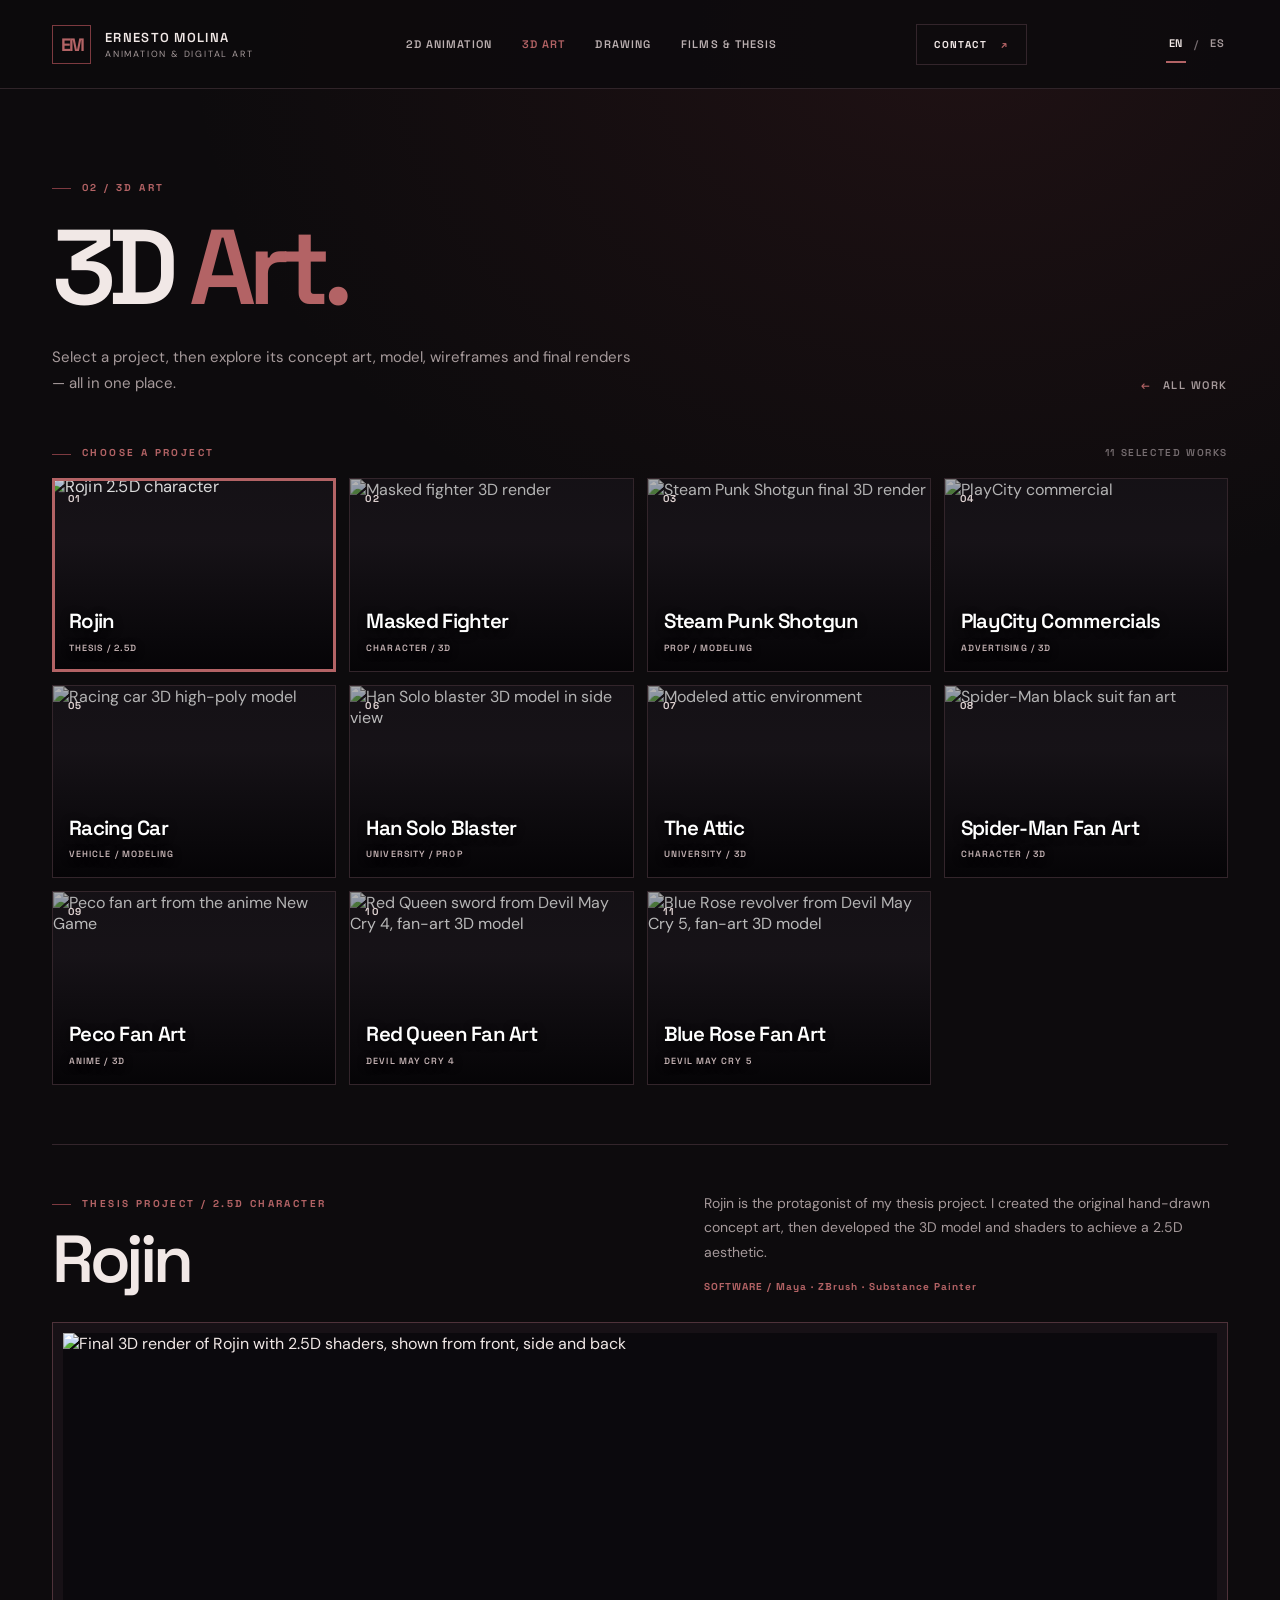
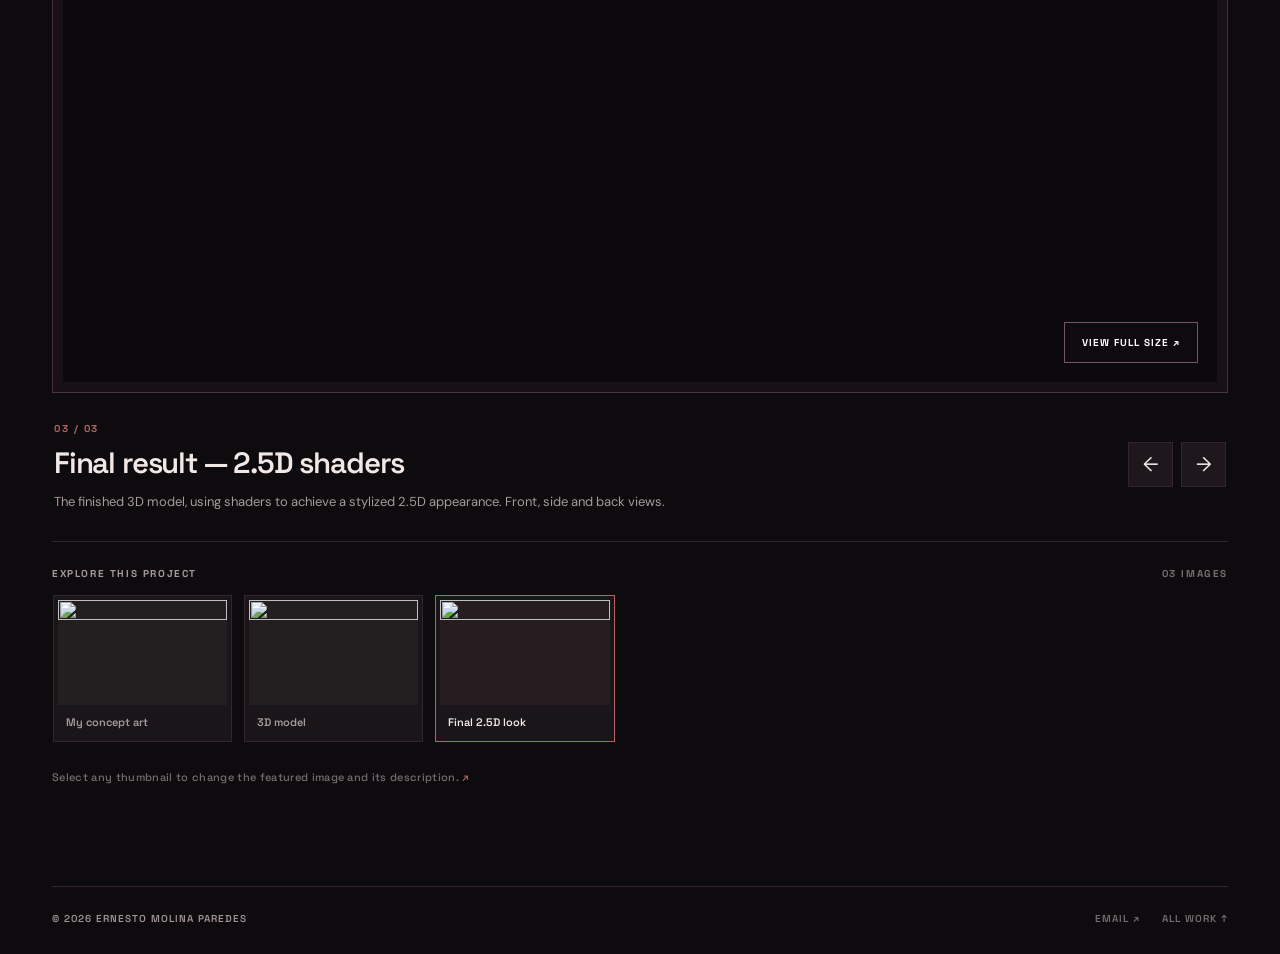
==== modeling.html @ 20fc1be8 "Publish bilingual portfolio pages" ====
<!doctype html>
<html lang="en">
<head><meta charset="utf-8"><meta name="viewport" content="width=device-width, initial-scale=1"><meta name="theme-color" content="#0d0b0d"><meta name="description" content="3D art portfolio by Ernesto Molina: Rojin, a thesis character with a 2.5D shader look, plus characters, environments and PlayCity commercials."><title>3D Art — Ernesto Molina</title><link rel="stylesheet" href="./style.css"><script src="./app.js" defer></script><script src="./modeling.js" defer></script><script src="./language.js"></script></head>
<body><a class="skip-link" href="#main">Skip to content</a>
<div class="header-wrap"><header class="site-header site-shell"><a class="brand" href="./index.html" aria-label="Ernesto Molina home"><span class="brand-monogram">EM</span><span class="brand-copy"><strong>ERNESTO MOLINA</strong><small>ANIMATION & DIGITAL ART</small></span></a><nav class="main-nav" aria-label="Main navigation"><a href="./animation.html">2D ANIMATION</a><a href="./modeling.html" aria-current="page">3D ART</a><a href="./studies.html">DRAWING</a><a href="./films.html">FILMS & THESIS</a></nav><a class="header-mail" href="mailto:ermolrk@gmail.com">CONTACT <span>↗</span></a><nav class="language-switch" aria-label="Language"><a href="./modeling.html" lang="en" data-language="en" aria-current="true">EN</a><span aria-hidden="true">/</span><a href="./modeling-es.html" lang="es" data-language="es">ES</a></nav><button class="menu-btn" aria-label="Open menu" aria-expanded="false" aria-controls="mobile-nav">☰</button></header><nav class="mobile-nav" id="mobile-nav" hidden aria-label="Mobile navigation"><a href="./index.html">Home</a><a href="./animation.html">2D Animation</a><a href="./modeling.html">3D Art</a><a href="./studies.html">Drawing Studies</a><a href="./films.html">FILMS & THESIS</a><a href="mailto:ermolrk@gmail.com">Contact ↗</a></nav></div>

<main id="main" class="site-shell">
  <header class="page-head model-page-head"><span class="eyebrow">02 / 3D ART</span><h1 class="display">3D <em>Art.</em></h1><div class="head-bottom"><p class="head-summary">Select a project, then explore its concept art, model, wireframes and final renders — all in one place.</p><a class="back-link" href="./index.html"><span>←</span> ALL WORK</a></div></header>

  <section class="project-collection" aria-label="Select a 3D project">
    <div class="project-collection-label"><span class="eyebrow">CHOOSE A PROJECT</span><span>11 SELECTED WORKS</span></div>
    <div class="project-picker" id="project-picker">
      <button class="project-option is-selected" type="button" data-project="rojin" aria-pressed="true"><img src="./assets/concept-views.jpg" alt="Rojin 2.5D character"><span class="project-option-number">01</span><span class="project-option-name">Rojin <small>THESIS / 2.5D</small></span></button>
      <button class="project-option" type="button" data-project="masked" aria-pressed="false"><img src="./assets/scene-render-1.jpg" alt="Masked fighter 3D render"><span class="project-option-number">02</span><span class="project-option-name">Masked Fighter <small>CHARACTER / 3D</small></span></button>
      <button class="project-option" type="button" data-project="fighter_weapon" aria-pressed="false"><img src="./assets/prop-turn.jpg" alt="Steam Punk Shotgun final 3D render"><span class="project-option-number">03</span><span class="project-option-name">Steam Punk Shotgun <small>PROP / MODELING</small></span></button>
      <button class="project-option" type="button" data-project="playcity" aria-pressed="false"><img src="https://img.youtube.com/vi/QmYn3zF4fmQ/hqdefault.jpg" alt="PlayCity commercial"><span class="project-option-number">04</span><span class="project-option-name">PlayCity Commercials <small>ADVERTISING / 3D</small></span></button>
      <button class="project-option" type="button" data-project="racing_car" aria-pressed="false"><img src="./assets/race-high.jpg" alt="Racing car 3D high-poly model"><span class="project-option-number">05</span><span class="project-option-name">Racing Car <small>VEHICLE / MODELING</small></span></button>
      <button class="project-option" type="button" data-project="gun" aria-pressed="false"><img src="./assets/character-profile.jpg" alt="Han Solo blaster 3D model in side view"><span class="project-option-number">06</span><span class="project-option-name">Han Solo Blaster <small>UNIVERSITY / PROP</small></span></button>
      <button class="project-option" type="button" data-project="attic" aria-pressed="false"><img src="./assets/model-wireframe-2.jpg" alt="Modeled attic environment"><span class="project-option-number">07</span><span class="project-option-name">The Attic <small>UNIVERSITY / 3D</small></span></button>
      <button class="project-option" type="button" data-project="suit" aria-pressed="false"><img src="./assets/model-view-2.jpg" alt="Spider-Man black suit fan art"><span class="project-option-number">08</span><span class="project-option-name">Spider-Man Fan Art <small>CHARACTER / 3D</small></span></button>
      <button class="project-option" type="button" data-project="stylized" aria-pressed="false"><img src="./assets/stylized-character.jpg" alt="Peco fan art from the anime New Game"><span class="project-option-number">09</span><span class="project-option-name">Peco Fan Art <small>ANIME / 3D</small></span></button>
      <button class="project-option" type="button" data-project="sword_fanart" aria-pressed="false"><img src="./assets/fanart-sword-02.jpg" alt="Red Queen sword from Devil May Cry 4, fan-art 3D model"><span class="project-option-number">10</span><span class="project-option-name">Red Queen Fan Art <small>DEVIL MAY CRY 4</small></span></button>
      <button class="project-option" type="button" data-project="pistol_fanart" aria-pressed="false"><img src="./assets/fanart-pistol-02.jpg" alt="Blue Rose revolver from Devil May Cry 5, fan-art 3D model"><span class="project-option-number">11</span><span class="project-option-name">Blue Rose Fan Art <small>DEVIL MAY CRY 5</small></span></button>
    </div>
  </section>

  <section class="project-viewer" id="project-viewer" aria-label="Project details">
    <div class="project-viewer-heading"><div><span class="eyebrow" id="project-type">THESIS PROJECT / 2.5D</span><h2 id="project-title">Rojin</h2></div><div class="project-summary"><p id="project-intro">Rojin is the protagonist of my thesis. I drew his original character concepts and developed the 3D model with a final shader-based 2.5D look.</p><p class="project-tools" id="project-tools">SOFTWARE  /  Maya · ZBrush · Substance Painter</p></div></div>
    <div class="project-stage-wrap"><div class="project-stage" id="project-stage"><img src="./assets/concept-views.jpg" alt="Rojin, the final 3D model with a 2.5D shader treatment, shown from three angles"><button class="stage-expand" type="button" id="stage-expand" aria-label="Expand current image">VIEW FULL SIZE ↗</button></div></div>
    <div class="stage-details" aria-live="polite"><div><span class="stage-counter" id="stage-counter">03 / 03</span><h3 id="stage-title">Final result — 2.5D shaders</h3><p id="stage-description">The finished 3D model with shaders designed to achieve a stylized 2.5D aesthetic. Front, side and back views.</p></div><div class="stage-arrows"><button type="button" id="stage-previous" aria-label="Previous project image">←</button><button type="button" id="stage-next" aria-label="Next project image">→</button></div></div>
    <div class="filmstrip-label"><span>EXPLORE THIS PROJECT</span><span id="filmstrip-count">03 IMAGES</span></div>
    <div class="project-filmstrip" id="project-filmstrip" aria-label="Project images">
      <button type="button" class="filmstrip-tile" aria-pressed="false"><img src="./assets/concept-design.jpg" alt=""><span>My concept art</span></button>
      <button type="button" class="filmstrip-tile" aria-pressed="false"><img src="./assets/concept-illustration.jpg" alt=""><span>3D model</span></button>
      <button type="button" class="filmstrip-tile is-active" aria-pressed="true"><img src="./assets/concept-views.jpg" alt=""><span>Final 2.5D look</span></button>
    </div>
    <p class="view-hint">Select any thumbnail to change the featured image and its description. <span>↗</span></p>
  </section>
</main>
<footer class="site-footer site-shell"><span class="footer-copy">© <span data-year>2026</span> ERNESTO MOLINA PAREDES</span><div class="footer-links"><a href="mailto:ermolrk@gmail.com">EMAIL ↗</a><a href="./index.html">ALL WORK ↑</a></div></footer>
<dialog class="lightbox" id="lightbox" aria-label="Artwork viewer"><button type="button" class="lightbox-close" aria-label="Close artwork viewer">×</button><img alt="Expanded artwork"><p></p></dialog>
</body></html>
---- style.css ----
@import url('https://fonts.googleapis.com/css2?family=DM+Sans:wght@400;500;600;700&family=Space+Grotesk:wght@400;500;600;700&display=swap');

:root{--bg:#0d0b0d;--bg2:#141013;--panel:#191418;--line:#33252b;--red:#a34e50;--redlight:#ce7977;--text:#f1e8e6;--muted:#a69a9b;--dim:#766d70;--font:'DM Sans',sans-serif;--display:'Space Grotesk',sans-serif}
*{box-sizing:border-box}html{scroll-behavior:smooth}body{margin:0;background:var(--bg);color:var(--text);font-family:var(--font);-webkit-font-smoothing:antialiased}body::before{content:'';pointer-events:none;position:absolute;top:0;left:0;right:0;height:740px;background:radial-gradient(ellipse at 75% 5%,rgba(126,49,54,.16),transparent 57%);z-index:-1}a{color:inherit;text-decoration:none}img{display:block;max-width:100%}button{font:inherit}button,a{-webkit-tap-highlight-color:transparent}a:focus-visible,button:focus-visible{outline:2px solid var(--redlight);outline-offset:4px}::selection{background:#813b43;color:white}
.skip-link{position:absolute;top:-50px;left:12px;z-index:100;padding:10px 16px;background:white;color:#111}.skip-link:focus{top:12px}
.site-shell{width:min(1360px,calc(100% - 104px));margin:auto}.header-wrap{border-bottom:1px solid #302429;background:rgba(13,11,13,.9);position:relative;z-index:20}.site-header{height:88px;display:flex;align-items:center;justify-content:space-between;gap:30px}.brand{display:flex;align-items:center;gap:14px;min-width:215px}.brand-monogram{border:1px solid var(--red);height:39px;width:39px;display:grid;place-items:center;font-size:18px;font-family:var(--display);font-weight:700;color:var(--redlight);letter-spacing:-2px}.brand-copy{display:flex;flex-direction:column;gap:2px}.brand-copy strong{font:600 13px var(--display);letter-spacing:.1em}.brand-copy small{font-size:9px;letter-spacing:.2em;color:var(--muted)}.main-nav{display:flex;align-items:center;gap:30px}.main-nav a{font:600 11px var(--display);letter-spacing:.1em;color:#bbb0b1;transition:color .2s}.main-nav a:hover,.main-nav a[aria-current="page"]{color:var(--redlight)}.header-mail{font:700 10px var(--display);letter-spacing:.14em;border:1px solid var(--line);padding:13px 17px;white-space:nowrap;transition:.2s}.header-mail:hover{background:var(--red);border-color:var(--red);color:#fff}.header-mail span{color:var(--redlight);padding-left:10px}.header-mail:hover span{color:white}.menu-btn{display:none;background:none;border:1px solid var(--line);width:43px;height:43px;cursor:pointer;color:white;font-size:24px}.mobile-nav{display:none;border-top:1px solid var(--line);padding:12px 28px 22px;background:#110e11}.mobile-nav a{display:block;font:600 13px var(--display);letter-spacing:.08em;padding:13px 5px;border-bottom:1px solid var(--line)}
.eyebrow{font:700 10px var(--display);color:var(--redlight);letter-spacing:.24em;text-transform:uppercase}.eyebrow::before{content:'';display:inline-block;width:19px;height:1px;background:var(--red);vertical-align:middle;margin-right:11px}.page-number{color:var(--redlight);font:500 10px var(--display);letter-spacing:.16em}.display{font-family:var(--display);letter-spacing:-.075em;line-height:.96;font-weight:600}.display em{font-style:normal;color:var(--redlight)}.section-rule{height:1px;background:var(--line)}
.home-hero{padding:95px 0 67px;display:grid;grid-template-columns:1fr auto;align-items:end;gap:40px}.home-hero .eyebrow{margin:0 0 29px}.home-hero h1{font-size:clamp(64px,8.4vw,140px);margin:0;max-width:950px}.home-hero h1 span{display:block;color:var(--redlight)}.home-hero-note{text-align:right;padding-bottom:13px;color:var(--muted);font:500 12px/1.8 var(--display);letter-spacing:.04em}.home-hero-note::before{content:'';display:block;height:1px;background:var(--red);width:64px;margin:0 0 18px auto}.home-intro{display:flex;align-items:center;justify-content:space-between;gap:20px;margin:0 0 24px}.home-intro span{font-size:10px;font-weight:700;letter-spacing:.22em;color:var(--muted)}.home-intro p{font-size:12px;color:var(--dim);margin:0}
.category-grid{display:grid;grid-template-columns:repeat(3,minmax(0,1fr));gap:20px;padding-bottom:94px}.category-card{min-width:0;position:relative;overflow:hidden;border:1px solid #37292d;background:#1b1519;aspect-ratio:1.7;isolation:isolate}.category-card::after{content:'';position:absolute;inset:0;background:linear-gradient(180deg,rgba(0,0,0,.07) 16%,rgba(8,6,8,.12) 49%,rgba(7,5,7,.88) 100%);z-index:1;transition:background .3s}.category-card::before{content:'';position:absolute;inset:0;border:2px solid transparent;z-index:3;pointer-events:none;transition:border-color .25s}.category-card:hover::before,.category-card:focus-visible::before{border-color:var(--red)}.category-card img{width:100%;height:100%;object-fit:cover;transition:transform .65s cubic-bezier(.2,.7,.2,1),filter .3s;filter:saturate(.78)}.category-card:hover img{transform:scale(1.045);filter:saturate(1)}.category-card.card-2d img{object-fit:contain;background:#d8cfcb;padding:0 10%}.category-card.card-boards img{object-fit:cover;object-position:center 22%}.category-card.card-studies img{background:#dbd2ce;object-fit:contain}.card-top{position:absolute;top:25px;left:28px;right:28px;z-index:2;display:flex;align-items:center;justify-content:space-between;font:700 10px var(--display);letter-spacing:.18em;text-shadow:0 1px 8px #000}.card-top span:last-child{display:grid;place-items:center;border:1px solid rgba(255,255,255,.4);height:35px;width:35px;font-size:21px;letter-spacing:0;transition:.25s}.category-card:hover .card-top span:last-child{background:var(--red);border-color:var(--red);transform:translate(2px,-2px)}.card-bottom{position:absolute;z-index:2;bottom:27px;left:29px;right:28px;display:flex;justify-content:space-between;align-items:end;gap:15px}.card-bottom h2{font:600 clamp(28px,3.5vw,46px)/1 var(--display);letter-spacing:-.055em;margin:0 0 8px}.card-bottom p{font:600 10px var(--display);letter-spacing:.12em;color:#c3b6b7;margin:0}.card-count{color:#d0adaf;font:600 11px var(--display)}
.page-head{padding:92px 0 63px}.page-head .eyebrow{display:block;margin-bottom:22px}.page-head h1{font-size:clamp(62px,8.3vw,120px);margin:0}.page-head .head-summary{max-width:590px;margin:26px 0 0;color:var(--muted);font-size:15px;line-height:1.75}.page-head .head-bottom{display:flex;align-items:end;justify-content:space-between;gap:20px}.back-link{font:600 11px var(--display);letter-spacing:.14em;color:var(--muted);white-space:nowrap;padding-bottom:4px}.back-link:hover{color:var(--redlight)}.back-link span{color:var(--redlight);padding-right:7px}.page-only-reel{padding:2px 0 115px}.reel-frame{position:relative;padding:10px;border:1px solid #493038;background:#170f15;box-shadow:0 28px 100px #0009}.reel-frame::before,.reel-frame::after{content:'';position:absolute;height:26px;width:26px;border-color:var(--red);border-style:solid;pointer-events:none}.reel-frame::before{top:-1px;left:-1px;border-width:2px 0 0 2px}.reel-frame::after{bottom:-1px;right:-1px;border-width:0 2px 2px 0}.video-ratio{aspect-ratio:16/9;width:100%;background:#080608}.video-ratio iframe{border:0;width:100%;height:100%;display:block}.reel-note{display:flex;justify-content:space-between;margin-top:16px;gap:15px;color:var(--dim);font:600 10px var(--display);letter-spacing:.15em}.reel-note a{color:var(--redlight)}
.subnav{border-top:1px solid var(--line);border-bottom:1px solid var(--line);display:flex;gap:34px;flex-wrap:wrap;padding:18px 0;margin-bottom:84px}.subnav a{font:600 11px var(--display);letter-spacing:.11em;color:var(--muted)}.subnav a:hover{color:var(--redlight)}.subnav a span{color:var(--redlight);margin-right:6px}
.project-case{padding:0 0 88px;margin-bottom:85px;border-bottom:1px solid var(--line);scroll-margin-top:30px}.project-case:last-of-type{border-bottom:0;margin-bottom:30px}.project-header{display:grid;grid-template-columns:minmax(240px,.62fr) 1fr;gap:35px;align-items:end;margin:0 0 36px}.project-header h2{font:600 clamp(36px,4.6vw,64px)/1.1 var(--display);letter-spacing:-.065em;margin:15px 0 0}.project-header p{color:var(--muted);font-size:14px;line-height:1.75;max-width:540px;margin:0 0 5px auto}.process-label{display:flex;align-items:center;gap:15px;margin:30px 0 14px}.process-label span{font:700 10px var(--display);color:var(--redlight);letter-spacing:.19em;white-space:nowrap}.process-label::after{content:'';height:1px;background:var(--line);flex:1}.art-grid{display:grid;grid-template-columns:repeat(2,minmax(0,1fr));gap:16px}.art-grid.three{grid-template-columns:repeat(3,minmax(0,1fr))}.art-grid.four{grid-template-columns:repeat(4,minmax(0,1fr))}.art-grid.one{grid-template-columns:1fr}.art-tile{min-width:0;cursor:zoom-in;text-align:left;color:var(--text);padding:0;background:#151217;border:1px solid #33292c;position:relative;display:block;overflow:hidden}.art-tile .image-well{display:block;aspect-ratio:1.7;overflow:hidden;background:#161316}.art-tile.portrait .image-well{aspect-ratio:.87}.art-tile.square .image-well{aspect-ratio:1}.art-tile.long .image-well{aspect-ratio:2.15}.art-tile img{width:100%;height:100%;object-fit:contain;transition:transform .35s}.art-tile:hover img{transform:scale(1.025)}.art-tile .tile-caption{display:flex;justify-content:space-between;align-items:center;gap:10px;padding:14px 15px;font:600 11px var(--display);letter-spacing:.025em;color:#c3b7b6}.art-tile .tile-caption b{font-size:16px;font-weight:400;color:var(--redlight)}.art-tile .image-well.light{background:#dad4cf}.art-tile .image-well.blue{background:#2b426b}
.commercials{display:grid;grid-template-columns:repeat(3,minmax(0,1fr));gap:17px;margin-top:22px}.commercial-video{border:1px solid var(--line);background:var(--panel);padding:8px}.commercial-video .video-ratio{aspect-ratio:16/9}.commercial-video p{margin:12px 5px 6px;font:600 11px var(--display);color:var(--muted);letter-spacing:.08em}.commercial-video p span{color:var(--redlight);float:right}
.gallery-intro{display:flex;justify-content:space-between;gap:20px;align-items:end;margin:0 0 25px;color:var(--dim);font:600 11px var(--display);letter-spacing:.12em}.editorial-gallery{padding-bottom:105px}.editorial-gallery .art-grid{gap:18px}.editorial-gallery .art-tile .image-well{aspect-ratio:1.45}.editorial-gallery .art-tile.vertical .image-well{aspect-ratio:.95}.editorial-gallery .art-tile.wide{grid-column:span 2}.editorial-gallery .art-tile.wide .image-well{aspect-ratio:2.05}.editorial-gallery .art-grid.three{grid-template-columns:repeat(3,minmax(0,1fr))}
.site-footer{border-top:1px solid var(--line);display:flex;gap:20px;align-items:center;justify-content:space-between;padding-top:25px;padding-bottom:29px;font:600 10px var(--display);letter-spacing:.1em;color:var(--dim)}.footer-links{display:flex;gap:22px}.footer-links a:hover{color:var(--redlight)}.footer-copy{color:#a19497}
.lightbox{position:fixed;inset:0;max-width:none;max-height:none;width:100vw;height:100dvh;padding:60px 7vw 30px;margin:0;border:0;background:rgba(6,5,6,.96);color:white;z-index:100;display:none;flex-direction:column;align-items:center;justify-content:center;gap:20px}.lightbox[open]{display:flex}.lightbox::backdrop{background:rgba(0,0,0,.9)}.lightbox img{max-width:100%;max-height:calc(100dvh - 160px);object-fit:contain}.lightbox p{margin:0;color:#c8b8ba;font:500 13px var(--display)}.lightbox-close{position:absolute;top:21px;right:26px;background:#21161b;border:1px solid var(--line);color:white;height:42px;width:42px;cursor:pointer;font-size:25px}
:root{--red:#7d3a40;--redlight:#b36365}
.home-intro.section-rule,.gallery-intro.section-rule{height:auto;background:none;border-top:1px solid var(--line)}
.home-hero{padding-top:77px;padding-bottom:56px}
.home-hero h1{font-size:clamp(60px,7.7vw,118px)}
@media(max-width:1040px){.site-shell{width:min(100% - 56px,1360px)}.main-nav{gap:18px}.brand{min-width:195px}.header-mail{display:none}.home-hero{padding:65px 0 45px}.art-grid.four{grid-template-columns:repeat(2,1fr)}.commercials{grid-template-columns:repeat(2,1fr)}}
@media(max-width:760px){.site-shell{width:calc(100% - 34px)}.site-header{height:72px}.brand-copy strong{font-size:11px}.brand-copy small{font-size:8px}.main-nav{display:none}.menu-btn{display:block}.mobile-nav:not([hidden]){display:block}.home-hero{display:block;padding:64px 0 42px}.home-hero h1{font-size:clamp(53px,12vw,85px)}.home-hero-note{text-align:left;margin:27px 0 0;padding:0}.home-hero-note::before{margin:0 0 10px}.home-intro p{display:none}.category-grid{grid-template-columns:1fr;gap:14px;padding-bottom:65px}.category-card{aspect-ratio:1.45}.card-bottom h2{font-size:36px}.page-head{padding:66px 0 38px}.page-head h1{font-size:clamp(54px,13vw,90px)}.page-head .head-bottom{display:block}.back-link{display:inline-block;margin-top:22px}.page-only-reel{padding:0 0 75px}.reel-frame{padding:5px}.reel-note{font-size:9px;line-height:1.5}.subnav{gap:15px 22px;margin-bottom:60px}.project-header{grid-template-columns:1fr;gap:15px;margin-bottom:26px}.project-header p{margin:0}.project-case{padding-bottom:58px;margin-bottom:60px}.art-grid.three,.commercials{grid-template-columns:repeat(2,minmax(0,1fr))}.editorial-gallery .art-grid.three{grid-template-columns:repeat(2,minmax(0,1fr))}.art-tile .tile-caption{font-size:10px;padding:12px}.site-footer{align-items:flex-start;flex-direction:column;gap:14px}}
@media(max-width:500px){.category-card{aspect-ratio:1.3}.card-top{top:18px;left:18px;right:18px}.card-bottom{left:19px;bottom:20px;right:19px}.art-grid,.art-grid.three,.art-grid.four,.commercials,.editorial-gallery .art-grid.three{grid-template-columns:1fr}.editorial-gallery .art-tile.wide{grid-column:auto}.art-tile .image-well,.art-tile.long .image-well,.editorial-gallery .art-tile .image-well,.editorial-gallery .art-tile.wide .image-well{aspect-ratio:1.45}.art-tile.portrait .image-well{aspect-ratio:1.1}.gallery-intro{flex-direction:column;align-items:flex-start}.lightbox{padding:70px 12px 24px}}
@media(prefers-reduced-motion:reduce){html{scroll-behavior:auto}.category-card img,.art-tile img{transition:none}}

/* Compact, project-by-project 3D portfolio browser */
.model-page-head{padding-bottom:50px}
.project-collection{padding-bottom:59px}
.project-collection-label{display:flex;align-items:center;justify-content:space-between;margin:0 0 19px;gap:20px}
.project-collection-label span:last-child{font:600 10px var(--display);letter-spacing:.16em;color:var(--dim)}
.project-picker{display:grid;grid-template-columns:repeat(4,minmax(0,1fr));gap:13px}
.project-option{position:relative;aspect-ratio:1.47;min-width:0;overflow:hidden;cursor:pointer;padding:0;text-align:left;border:1px solid var(--line);background:#171318;color:white;isolation:isolate;transition:border-color .2s,transform .2s}
.project-option::after{content:'';position:absolute;inset:0;background:linear-gradient(180deg,rgba(4,3,5,.13),rgba(4,3,5,.04) 33%,rgba(4,3,5,.93));pointer-events:none;z-index:1}
.project-option img{height:100%;width:100%;object-fit:cover;filter:saturate(.72) brightness(.79);transition:transform .4s,filter .3s}
.project-option:hover img,.project-option.is-selected img{filter:saturate(1) brightness(.96);transform:scale(1.035)}
.project-option:hover,.project-option.is-selected{border-color:var(--redlight)}
.project-option.is-selected::before{content:'';position:absolute;inset:0;border:2px solid var(--redlight);z-index:3;pointer-events:none}
.project-option-number{position:absolute;top:13px;left:15px;font:700 10px var(--display);letter-spacing:.14em;z-index:2;color:#ded1d0}
.project-option-name{position:absolute;z-index:2;bottom:17px;left:16px;right:12px;font:600 clamp(16px,1.6vw,23px)/1.15 var(--display);letter-spacing:-.035em;text-shadow:0 2px 9px #000}
.project-option-name small{display:block;margin-top:8px;font:600 9px var(--display);letter-spacing:.12em;color:#c4b2b3}
.project-viewer{border-top:1px solid var(--line);padding-top:46px;padding-bottom:102px;scroll-margin-top:22px}
.project-viewer-heading{display:grid;grid-template-columns:1fr minmax(300px,.85fr);gap:35px;align-items:end;margin:0 0 27px}
.project-viewer-heading h2{font:600 clamp(40px,5.2vw,76px)/1.05 var(--display);letter-spacing:-.065em;margin:13px 0 0}
.project-viewer-heading p{font:400 14px/1.75 var(--font);color:var(--muted);max-width:600px;margin:0 0 3px}
.project-viewer-heading .project-tools{margin:14px 0 0;color:var(--redlight);font:700 10px/1.7 var(--display);letter-spacing:.1em}
.project-tools[hidden]{display:none}
.project-stage-wrap{padding:10px;border:1px solid #4e323a;background:#171116}
.project-stage{width:100%;aspect-ratio:16/9;position:relative;overflow:hidden;background:#0b090d}
.project-stage>img,.project-stage>iframe{display:block;width:100%;height:100%;border:0}
.project-stage>img{object-fit:contain}
.stage-expand{position:absolute;bottom:19px;right:19px;padding:13px 17px;background:rgba(17,11,15,.87);color:white;border:1px solid #74545d;cursor:pointer;font:700 10px var(--display);letter-spacing:.1em;transition:background .2s}
.stage-expand:hover{background:var(--red)}
.stage-details{display:flex;justify-content:space-between;align-items:center;gap:30px;padding:23px 2px 28px;border-bottom:1px solid var(--line)}
.stage-counter{font:700 10px var(--display);letter-spacing:.15em;color:var(--redlight)}
.stage-details h3{font:600 clamp(20px,2.3vw,31px)/1.2 var(--display);letter-spacing:-.04em;margin:9px 0}
.stage-details p{font:400 13px/1.7 var(--font);color:var(--muted);margin:0;max-width:800px}
.stage-arrows{display:flex;gap:8px;flex:0 0 auto}
.stage-arrows button{width:45px;height:45px;cursor:pointer;background:#1e171c;color:var(--text);border:1px solid var(--line);font-size:20px;transition:background .2s,border-color .2s}
.stage-arrows button:hover{background:var(--red);border-color:var(--red)}
.filmstrip-label{display:flex;justify-content:space-between;align-items:center;gap:20px;padding:25px 0 14px;font:700 10px var(--display);letter-spacing:.16em;color:var(--muted)}
.filmstrip-label span:last-child{color:var(--dim)}
.project-filmstrip{display:flex;gap:12px;overflow-x:auto;overscroll-behavior-x:contain;scrollbar-color:var(--red) #211a1d;scrollbar-width:thin;padding:1px 1px 13px;scroll-snap-type:x proximity}
.filmstrip-tile{position:relative;flex:0 0 clamp(130px,14vw,188px);min-width:0;cursor:pointer;background:#1a1519;border:1px solid var(--line);color:var(--muted);padding:4px 4px 11px;scroll-snap-align:start;transition:border-color .2s,color .2s}
.filmstrip-tile img{display:block;width:100%;aspect-ratio:16/10;object-fit:cover;background:#251d20;filter:saturate(.7);transition:filter .2s}
.filmstrip-tile span{display:block;padding:10px 8px 0;font:600 11px/1.3 var(--display);text-align:left}
.filmstrip-tile:hover,.filmstrip-tile.is-active{border-color:var(--redlight);color:var(--text)}
.filmstrip-tile:hover img,.filmstrip-tile.is-active img{filter:saturate(1)}
.filmstrip-play{position:absolute;top:26px;left:50%;transform:translateX(-50%);display:grid;place-items:center;width:34px;height:34px;border-radius:50%;background:rgba(25,15,20,.84);color:white;border:1px solid var(--redlight);font-size:12px}
.view-hint{color:var(--dim);font:500 11px var(--display);letter-spacing:.03em;margin:15px 0 0}.view-hint span{color:var(--redlight)}
@media(max-width:1050px){.project-picker{grid-template-columns:repeat(3,minmax(0,1fr))}.project-option-name{font-size:21px}}
@media(max-width:760px){.model-page-head{padding-bottom:32px}.project-collection{padding-bottom:40px}.project-picker{grid-template-columns:repeat(2,minmax(0,1fr));gap:10px}.project-option{aspect-ratio:1.18}.project-option-name{font-size:19px;bottom:13px;left:12px}.project-option-name small{font-size:8px}.project-option-number{top:10px;left:12px}.project-viewer{padding-top:32px;padding-bottom:65px}.project-viewer-heading{grid-template-columns:1fr;gap:13px}.project-viewer-heading h2{font-size:48px}.project-viewer-heading p{font-size:13px}.project-stage-wrap{padding:4px}.stage-expand{bottom:9px;right:9px;padding:9px 11px;font-size:9px}.stage-details{align-items:flex-start;gap:15px}.stage-arrows button{width:37px;height:37px}.filmstrip-tile{flex-basis:140px}}
@media(max-width:370px){.project-option-name{font-size:16px}.project-option-name small{font-size:7px}.stage-details{flex-direction:column}.stage-arrows{align-self:flex-end}}
/* Drawing gallery shares the 3D viewer with a thumbnail grid. */
.drawing-viewer .project-stage{aspect-ratio:16/9;height:clamp(320px,65vh,760px)}
.drawing-viewer .stage-details h2{font:600 clamp(20px,2.3vw,31px)/1.2 var(--display);letter-spacing:-.04em;margin:9px 0}
.drawing-thumbnails{display:grid;grid-template-columns:repeat(6,minmax(0,1fr));gap:12px}
.drawing-thumbnails .filmstrip-tile{width:100%}
.drawing-thumbnails .filmstrip-tile img{aspect-ratio:1;object-fit:contain;filter:none}
.drawing-thumbnails .filmstrip-tile span{font-size:10px;line-height:1.5}
@media(max-width:1040px){.drawing-thumbnails{grid-template-columns:repeat(5,minmax(0,1fr))}}
@media(max-width:760px){.drawing-thumbnails{grid-template-columns:repeat(3,minmax(0,1fr));gap:10px}.drawing-viewer .project-stage{height:clamp(300px,55vh,600px)}.drawing-viewer .stage-details{align-items:center}}
@media(max-width:380px){.drawing-thumbnails{grid-template-columns:repeat(2,minmax(0,1fr))}}
/* The language choice stays visible in desktop and mobile navigation. */
.language-switch{display:flex;align-items:center;gap:8px;flex-shrink:0;font:600 11px var(--display);letter-spacing:.08em}
.language-switch a{color:var(--muted);padding:11px 3px;border-bottom:2px solid transparent}
.language-switch a[aria-current="true"]{color:var(--text);border-color:var(--redlight)}
.language-switch a:hover{color:var(--redlight)}
.language-switch>span{color:var(--dim)}
html[lang="es"] .main-nav{gap:20px}
html[lang="es"] .site-header{gap:22px}
@media(max-width:1200px){.header-mail{display:none}}
@media(max-width:760px){.site-header{gap:12px}.brand{min-width:0;margin-right:auto}.language-switch{gap:5px;font-size:10px}.brand-copy small{letter-spacing:.1em}}
@media(max-width:370px){.brand{gap:8px}.brand-copy strong{font-size:9px}.brand-copy small{font-size:6px}.brand-monogram{width:31px;height:34px}.menu-btn{width:35px}.site-header{gap:8px}}

/* Film projects. */
.film-case{padding-bottom:100px}.film-case .film-credit{margin-top:15px;color:var(--redlight);font:700 11px/1.7 var(--display);letter-spacing:.09em}
.film-feature{border-top:1px solid var(--line);display:flex;align-items:center;justify-content:space-between;gap:30px;padding:32px 0 46px;margin-bottom:45px}.film-feature-title{font:600 clamp(28px,4vw,48px)/1.15 var(--display);letter-spacing:-.04em}.film-feature-title small{display:block;margin-top:12px;font:600 10px var(--display);letter-spacing:.1em;color:var(--muted)}.film-feature-arrow{font-size:35px;color:var(--redlight)}.film-feature:hover .film-feature-title{color:var(--redlight)}
@media(min-width:761px) and (max-width:1050px){.main-nav{gap:14px}html[lang="es"] .main-nav{gap:12px}.main-nav a{font-size:10px}.site-header{gap:16px}html[lang="es"] .site-header{gap:16px}}
@media(max-width:760px){.film-feature{flex-wrap:wrap;gap:24px}.film-feature>.eyebrow{width:100%}.film-case{padding-bottom:65px}}

.video-ratio video{display:block;width:100%;height:100%;object-fit:contain;background:#080608}.thesis-case{padding-top:45px;border-top:1px solid var(--line);scroll-margin-top:25px}

/* Four equal portfolio categories, with the film projects alongside the galleries. */
.category-grid.home-four{grid-template-columns:repeat(2,minmax(0,1fr))}.card-films img{object-position:center}.home-four .card-bottom h2{font-size:clamp(28px,3.5vw,46px)}
@media(max-width:760px){.category-grid.home-four{grid-template-columns:1fr}.home-four .card-bottom h2{font-size:36px}}
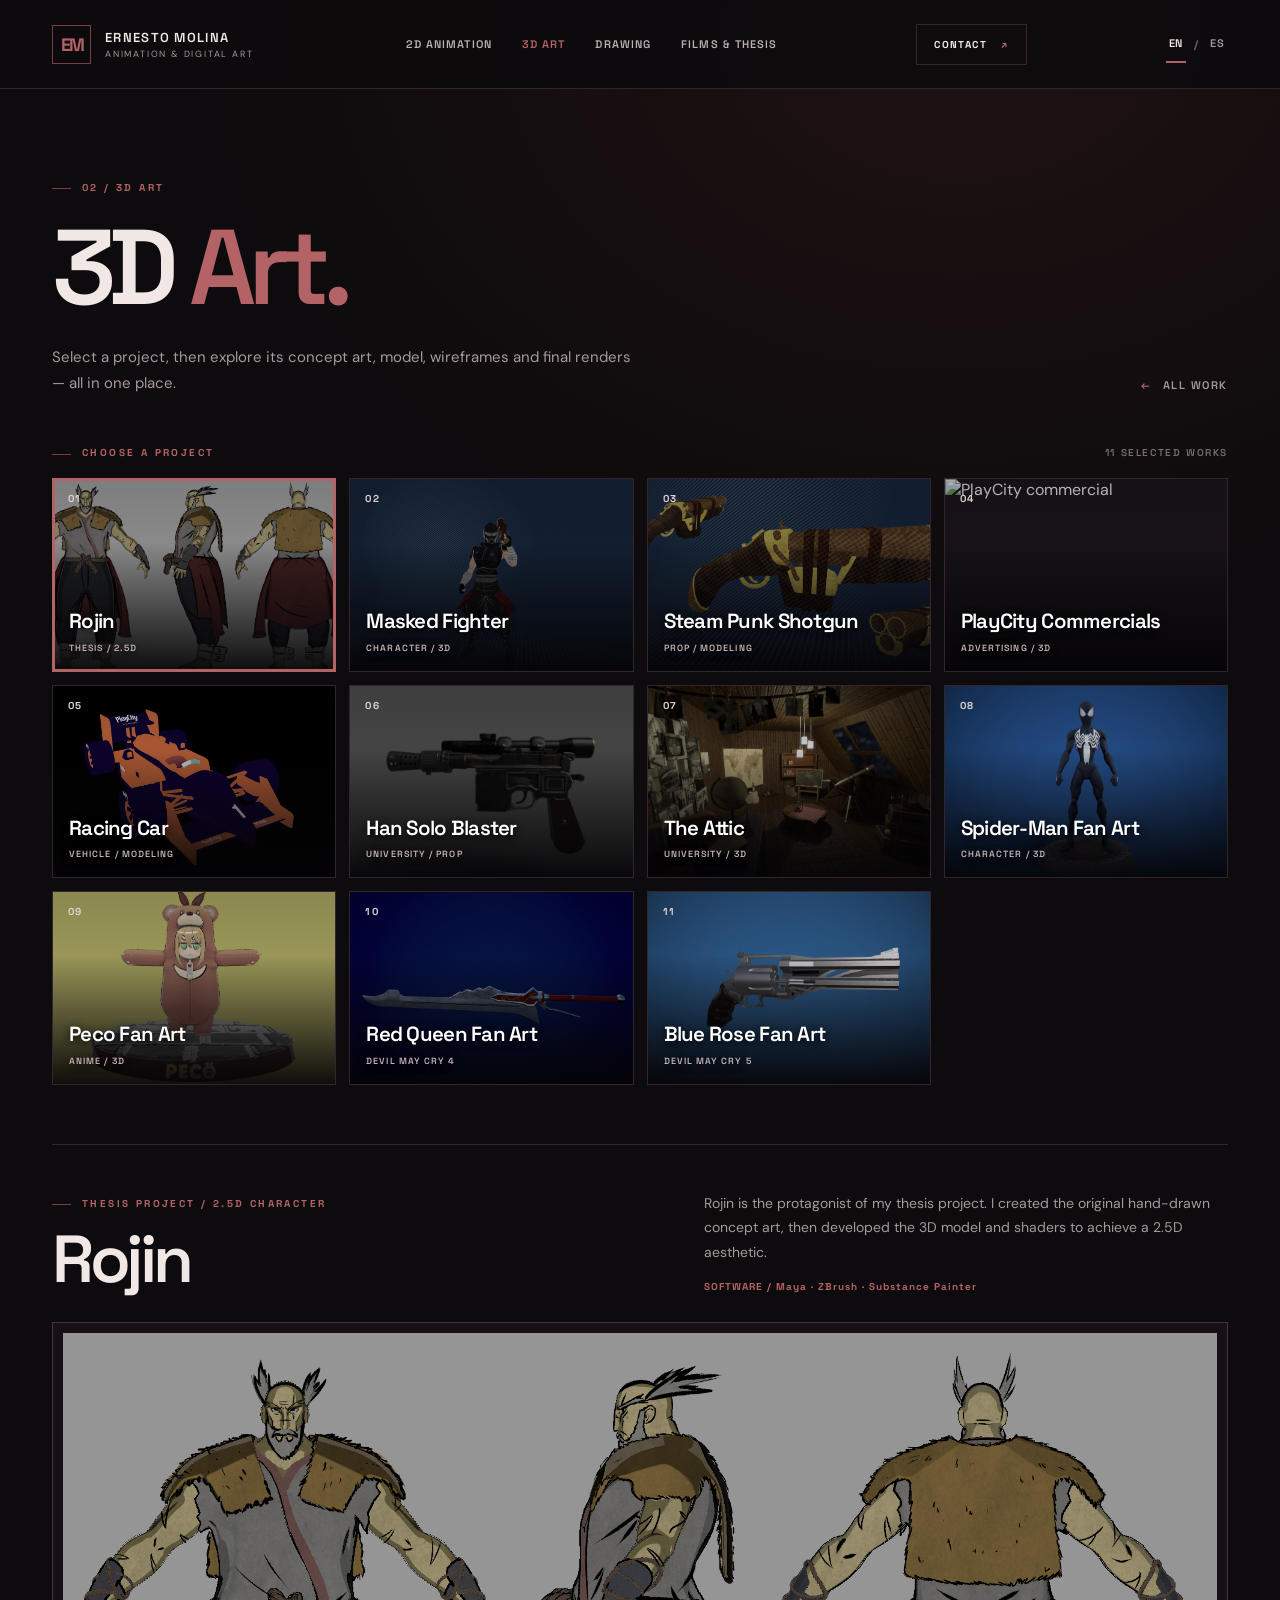
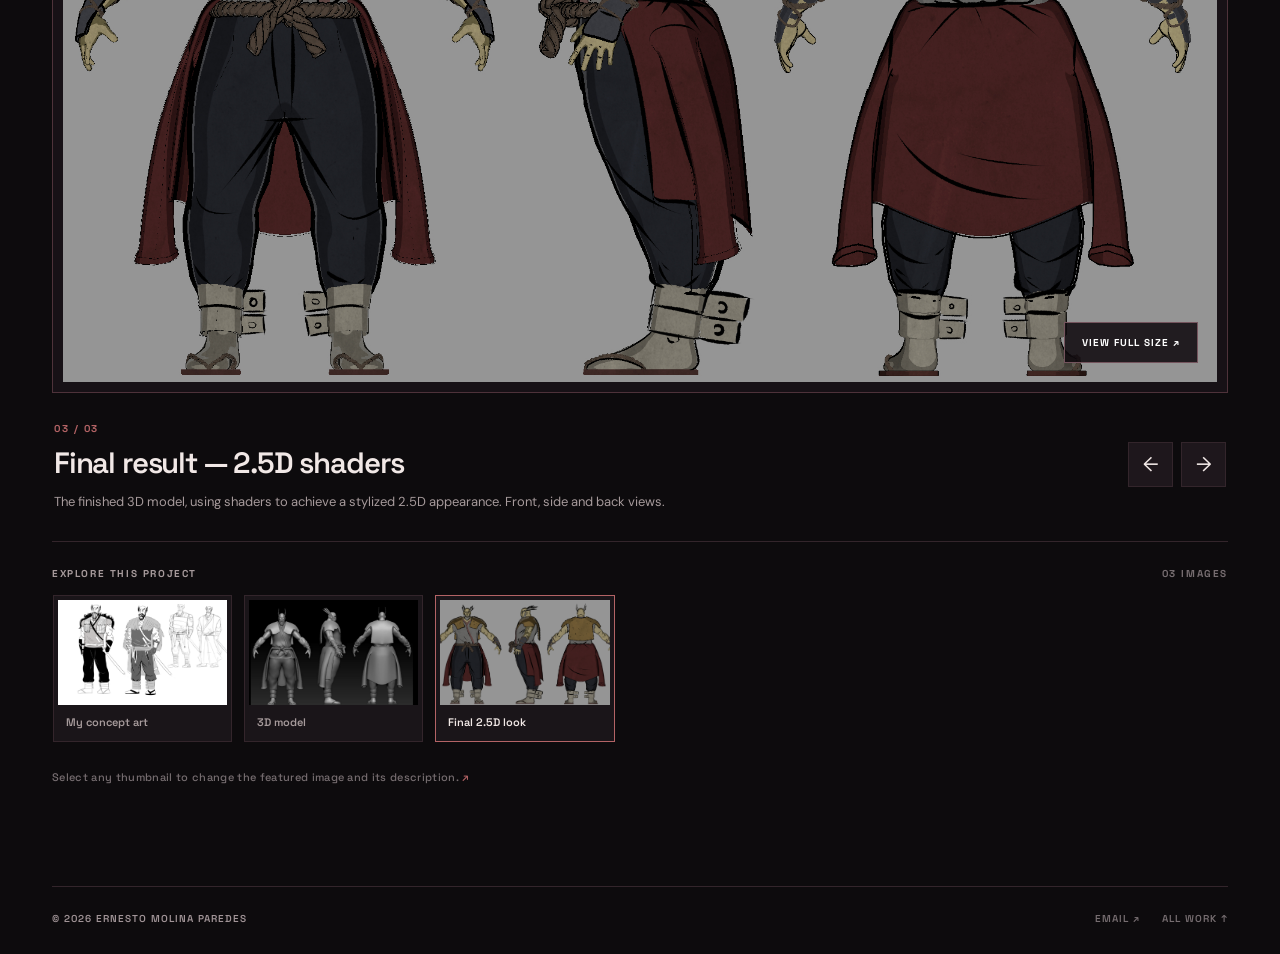
==== commit 45dd9b7f: "Refresh cached 3D viewer assets" ====
--- a/modeling.html
+++ b/modeling.html
@@ -1,6 +1,6 @@
 <!doctype html>
 <html lang="en">
-<head><meta charset="utf-8"><meta name="viewport" content="width=device-width, initial-scale=1"><meta name="theme-color" content="#0d0b0d"><meta name="description" content="3D art portfolio by Ernesto Molina: Rojin, a thesis character with a 2.5D shader look, plus characters, environments and PlayCity commercials."><title>3D Art — Ernesto Molina</title><link rel="stylesheet" href="./style.css"><script src="./app.js" defer></script><script src="./modeling.js" defer></script><script src="./language.js"></script></head>
+<head><meta charset="utf-8"><meta name="viewport" content="width=device-width, initial-scale=1"><meta name="theme-color" content="#0d0b0d"><meta name="description" content="3D art portfolio by Ernesto Molina: Rojin, a thesis character with a 2.5D shader look, plus characters, environments and PlayCity commercials."><title>3D Art — Ernesto Molina</title><link rel="stylesheet" href="./style.css?v=fullview-1"><script src="./app.js" defer></script><script src="./modeling.js?v=fullview-1" defer></script><script src="./language.js"></script></head>
 <body><a class="skip-link" href="#main">Skip to content</a>
 <div class="header-wrap"><header class="site-header site-shell"><a class="brand" href="./index.html" aria-label="Ernesto Molina home"><span class="brand-monogram">EM</span><span class="brand-copy"><strong>ERNESTO MOLINA</strong><small>ANIMATION & DIGITAL ART</small></span></a><nav class="main-nav" aria-label="Main navigation"><a href="./animation.html">2D ANIMATION</a><a href="./modeling.html" aria-current="page">3D ART</a><a href="./studies.html">DRAWING</a><a href="./films.html">FILMS & THESIS</a></nav><a class="header-mail" href="mailto:ermolrk@gmail.com">CONTACT <span>↗</span></a><nav class="language-switch" aria-label="Language"><a href="./modeling.html" lang="en" data-language="en" aria-current="true">EN</a><span aria-hidden="true">/</span><a href="./modeling-es.html" lang="es" data-language="es">ES</a></nav><button class="menu-btn" aria-label="Open menu" aria-expanded="false" aria-controls="mobile-nav">☰</button></header><nav class="mobile-nav" id="mobile-nav" hidden aria-label="Mobile navigation"><a href="./index.html">Home</a><a href="./animation.html">2D Animation</a><a href="./modeling.html">3D Art</a><a href="./studies.html">Drawing Studies</a><a href="./films.html">FILMS & THESIS</a><a href="mailto:ermolrk@gmail.com">Contact ↗</a></nav></div>
 
--- a/style.css
+++ b/style.css
@@ -103,3 +103,16 @@
 /* Four equal portfolio categories, with the film projects alongside the galleries. */
 .category-grid.home-four{grid-template-columns:repeat(2,minmax(0,1fr))}.card-films img{object-position:center}.home-four .card-bottom h2{font-size:clamp(28px,3.5vw,46px)}
 @media(max-width:760px){.category-grid.home-four{grid-template-columns:1fr}.home-four .card-bottom h2{font-size:36px}}
+
+/* Full-size 3D viewer: artwork, synchronized description and navigation. */
+.model-lightbox[open]{display:grid;grid-template-rows:minmax(0,1fr) auto;gap:22px;padding:62px 5vw 26px;overflow:hidden}
+.model-lightbox>img{width:100%;height:100%;min-height:0;max-height:100%;object-fit:contain;justify-self:center}
+.fullview-details{width:100%;max-height:32dvh;overflow:auto;min-width:0;justify-self:stretch;padding:0 2px}
+.fullview-heading{display:flex;align-items:center;justify-content:space-between;gap:24px}
+.model-lightbox .fullview-title{font:600 clamp(20px,2.6vw,36px)/1.15 var(--display);letter-spacing:-.035em;color:var(--text);margin:0}
+.model-lightbox .fullview-description{font:400 14px/1.75 var(--font);color:#c8b8ba;margin:12px 0 0;max-width:1100px}
+.fullview-nav{display:flex;gap:10px;align-items:center;flex-shrink:0}
+.fullview-nav .stage-counter{margin-right:8px;white-space:nowrap}
+.fullview-nav button{width:44px;height:44px;border:1px solid #74545d;background:#21161b;color:white;font-size:22px;cursor:pointer}
+.fullview-nav button:hover{background:var(--red)}.fullview-nav button:disabled{opacity:.4;cursor:default}
+@media(max-width:600px){.model-lightbox[open]{padding:66px 16px 20px;gap:16px}.fullview-heading{align-items:flex-start;flex-direction:column-reverse;gap:14px}.fullview-nav{align-self:flex-end}.model-lightbox .fullview-title{font-size:23px}.model-lightbox .fullview-description{font-size:13px;line-height:1.6}.fullview-details{max-height:42dvh}}
